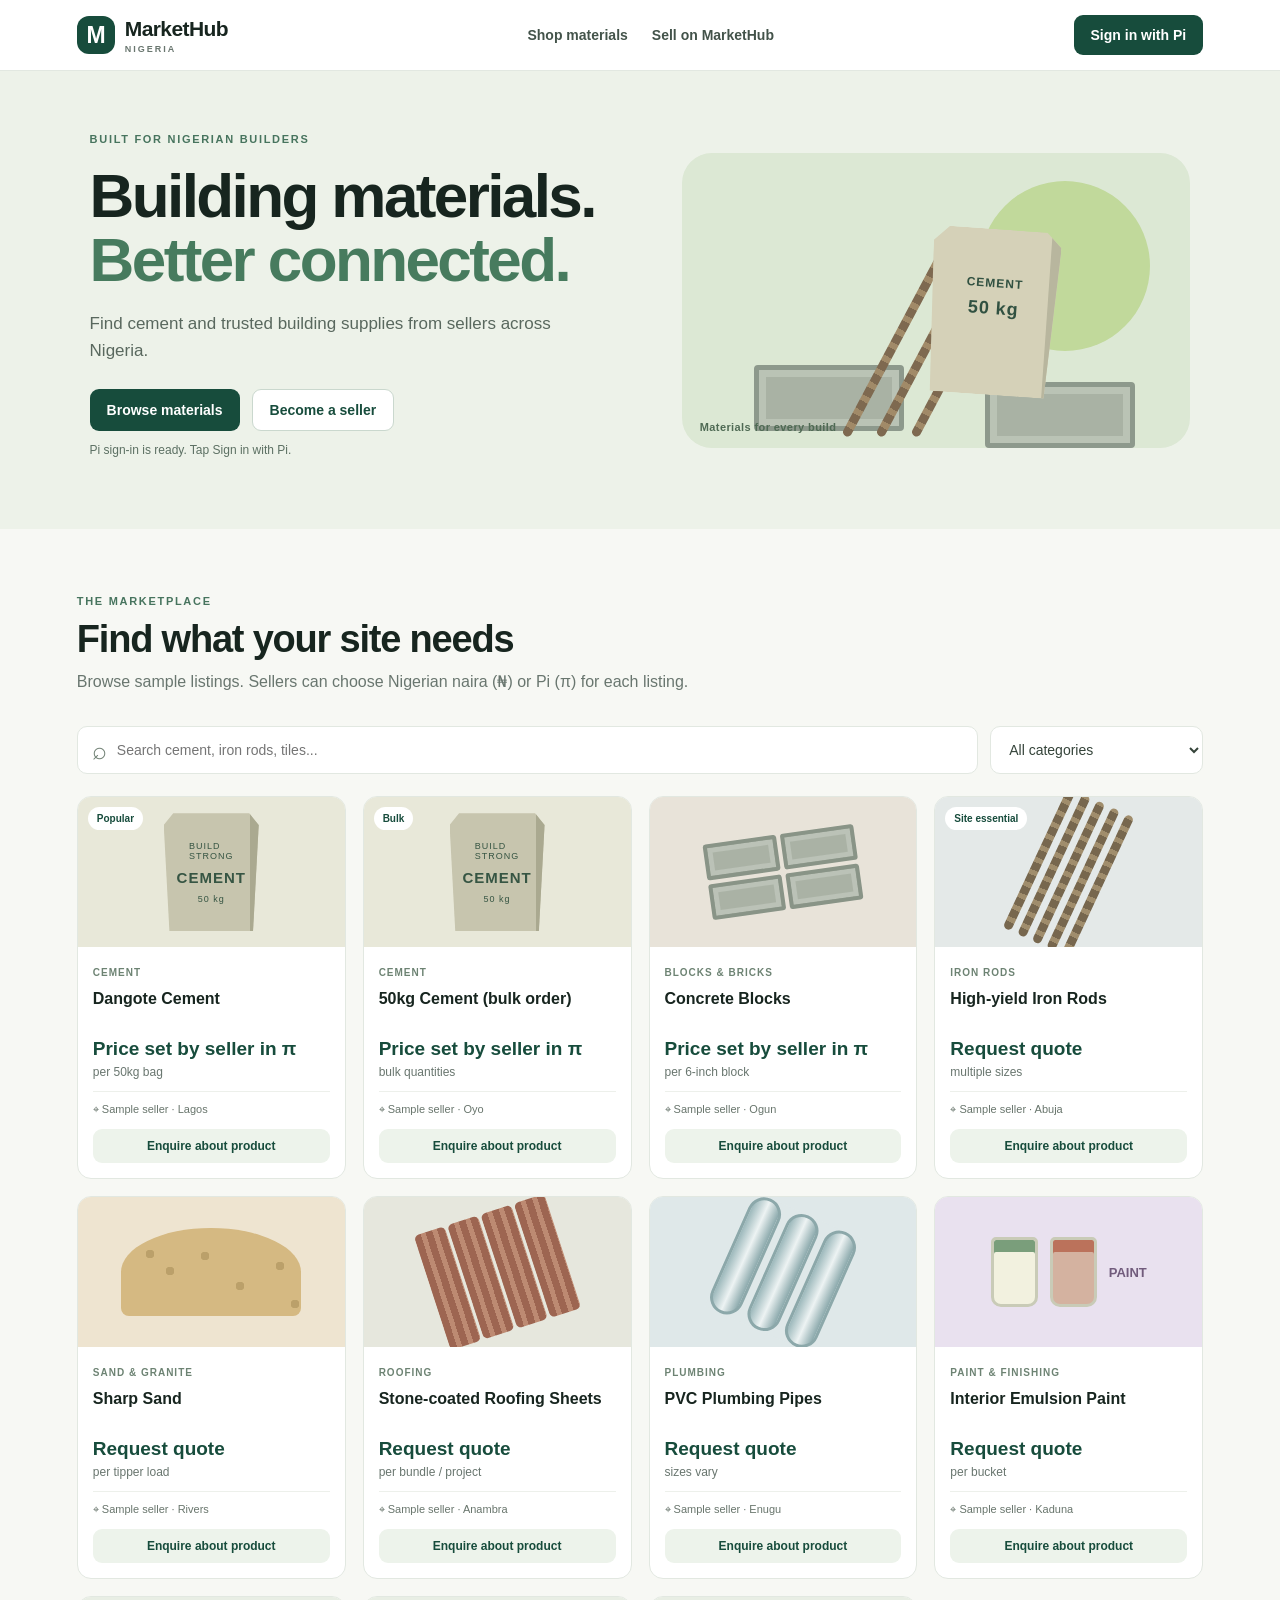
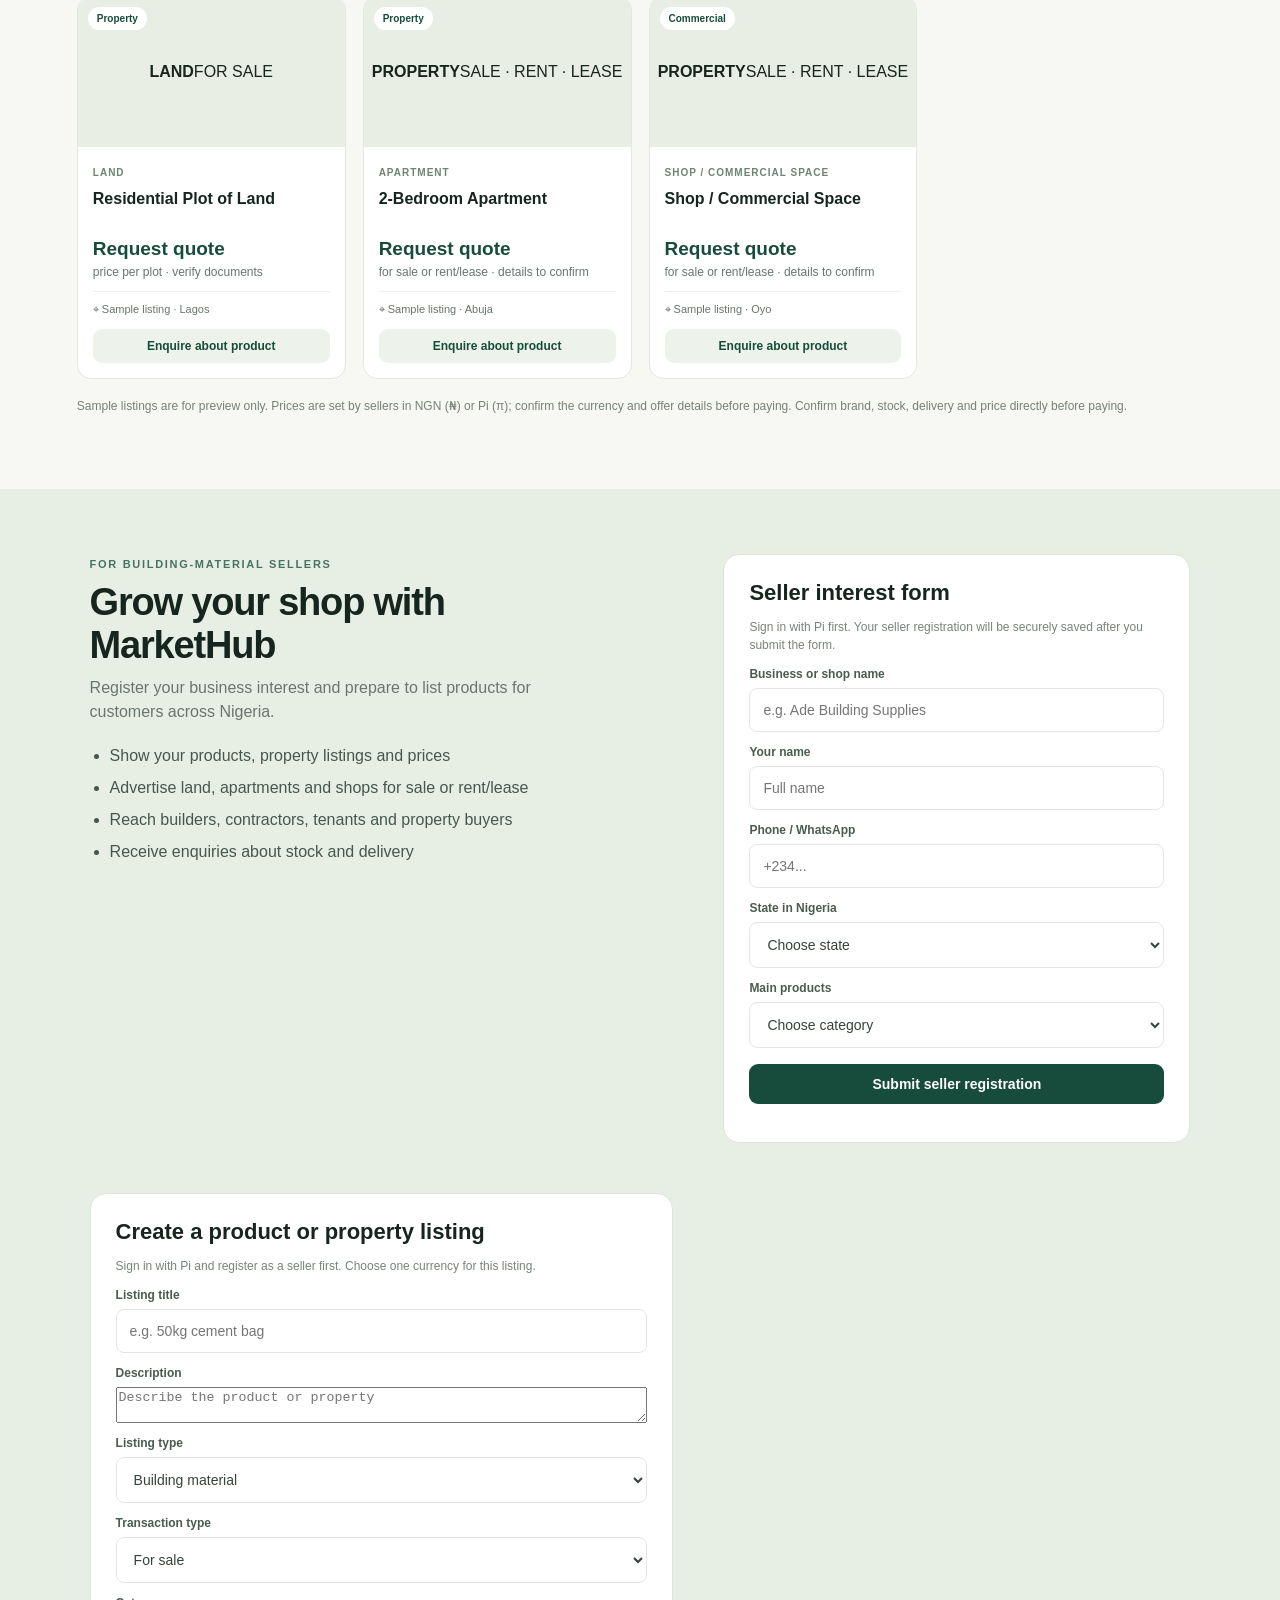
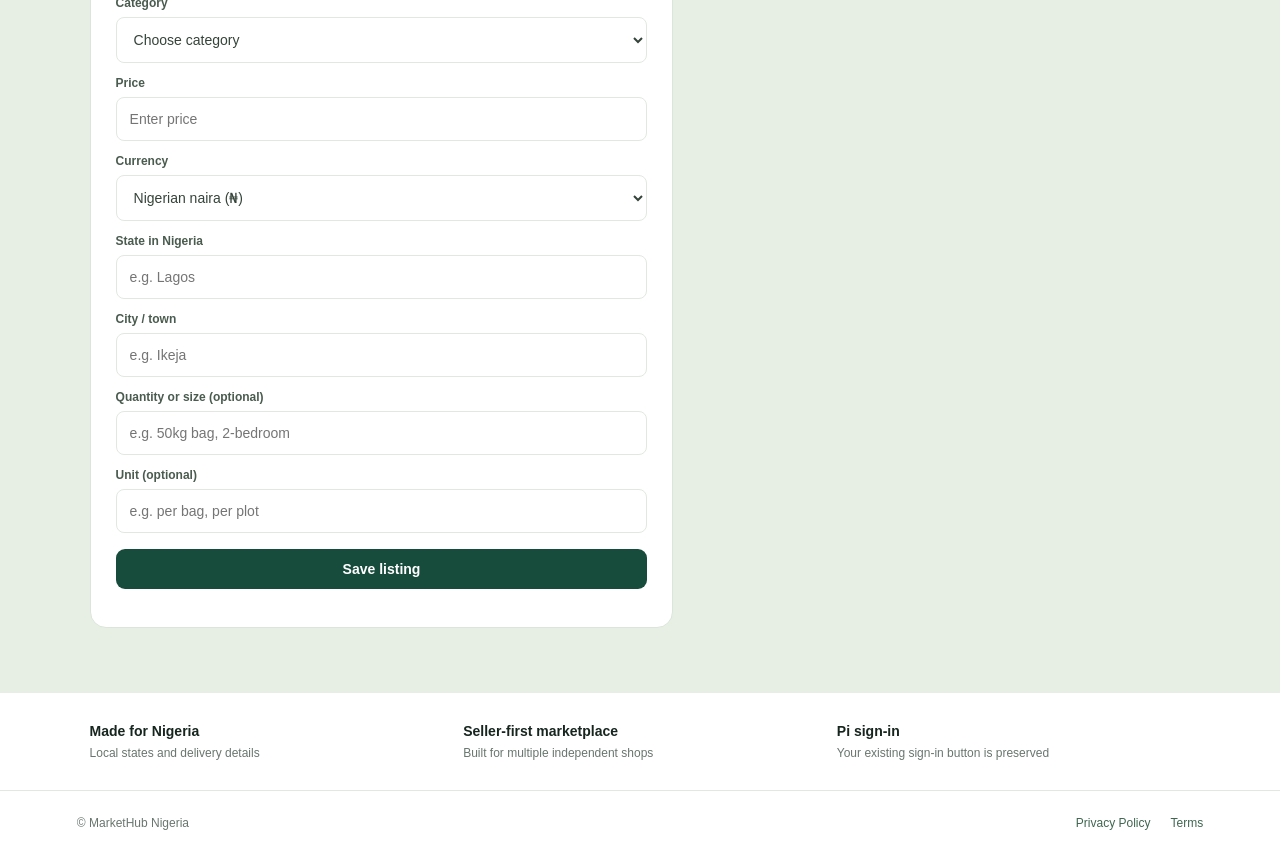
==== index.html @ 6393e834 "Add NGN and Pi currency choice to listing form" ====
<!doctype html>
<html lang="en">
<head>
  <meta charset="utf-8">
  <meta name="viewport" content="width=device-width,initial-scale=1">
  <meta name="theme-color" content="#174c3c">
  <title>MarketHub Nigeria | Building Materials</title>
  <link rel="stylesheet" href="styles.css">
  <script src="https://sdk.minepi.com/pi-sdk.js"></script>
</head>
<body>
  <header class="site-header">
    <a class="brand" href="#" aria-label="MarketHub home"><span class="brand-mark">M</span><span>MarketHub <small>NIGERIA</small></span></a>
    <nav><a href="#marketplace">Shop materials</a><a href="#sell">Sell on MarketHub</a></nav>
    <button id="loginBtn" class="login-btn">Sign in with Pi</button>
  </header>
  <main>
    <section class="hero">
      <div class="hero-copy">
        <span class="eyebrow">BUILT FOR NIGERIAN BUILDERS</span>
        <h1>Building materials.<br><em>Better connected.</em></h1>
        <p>Find cement and trusted building supplies from sellers across Nigeria.</p>
        <div class="hero-actions"><a class="primary-btn" href="#marketplace">Browse materials</a><a class="secondary-btn" href="#sell">Become a seller</a></div>
        <p id="status" class="status" aria-live="polite">Pi sign-in is ready. Tap Sign in with Pi.</p>
      </div>
      <div class="hero-art" aria-label="Illustration of building materials">
        <div class="sun"></div><div class="material-stack"><div class="cement-bag">CEMENT <b>50 kg</b></div><div class="block block-one"></div><div class="block block-two"></div><div class="rod rod-one"></div><div class="rod rod-two"></div><div class="rod rod-three"></div></div>
        <div class="art-label">Materials for every build</div>
      </div>
    </section>
    <section id="marketplace" class="section">
      <div class="section-heading"><div><span class="eyebrow">THE MARKETPLACE</span><h2>Find what your site needs</h2><p>Browse sample listings. Sellers can choose Nigerian naira (₦) or Pi (π) for each listing.</p></div></div>
      <div class="search-row"><label class="search-box"><span>⌕</span><input id="searchInput" type="search" placeholder="Search cement, iron rods, tiles..." aria-label="Search products"></label><select id="categoryFilter" aria-label="Filter by category"><option value="all">All categories</option><option>Cement</option><option>Blocks & Bricks</option><option>Iron Rods</option><option>Sand & Granite</option><option>Roofing</option><option>Plumbing</option><option>Electrical</option><option>Paint & Finishing</option><option>Land</option><option>Apartment</option><option>Shop / Commercial Space</option></select></div>
      <div id="productGrid" class="product-grid" aria-live="polite"></div>
      <p id="emptyState" class="empty-state" hidden>No matching products. Try another search or category.</p>
      <p class="demo-note">Sample listings are for preview only. Prices are set by sellers in NGN (₦) or Pi (π); confirm the currency and offer details before paying. Confirm brand, stock, delivery and price directly before paying.</p>
    </section>
    <section id="sell" class="seller-section">
      <div class="seller-copy"><span class="eyebrow">FOR BUILDING-MATERIAL SELLERS</span><h2>Grow your shop with MarketHub</h2><p>Register your business interest and prepare to list products for customers across Nigeria.</p><ul><li>Show your products, property listings and prices</li><li>Advertise land, apartments and shops for sale or rent/lease</li><li>Reach builders, contractors, tenants and property buyers</li><li>Receive enquiries about stock and delivery</li></ul></div>
      <form id="sellerForm" class="seller-form">
        <h3>Seller interest form</h3>
        <p class="form-note">Sign in with Pi first. Your seller registration will be securely saved after you submit the form.</p>
        <label>Business or shop name<input name="shop" required placeholder="e.g. Ade Building Supplies"></label>
        <label>Your name<input name="sellerName" required placeholder="Full name"></label>
        <label>Phone / WhatsApp<input name="phone" required type="tel" placeholder="+234..."></label>
        <label>State in Nigeria<select name="state" required><option value="">Choose state</option><option>Abia</option><option>Abuja (FCT)</option><option>Adamawa</option><option>Akwa Ibom</option><option>Anambra</option><option>Bauchi</option><option>Bayelsa</option><option>Benue</option><option>Borno</option><option>Cross River</option><option>Delta</option><option>Ebonyi</option><option>Edo</option><option>Ekiti</option><option>Enugu</option><option>Gombe</option><option>Imo</option><option>Jigawa</option><option>Kaduna</option><option>Kano</option><option>Katsina</option><option>Kebbi</option><option>Kogi</option><option>Kwara</option><option>Lagos</option><option>Nasarawa</option><option>Niger</option><option>Ogun</option><option>Ondo</option><option>Osun</option><option>Oyo</option><option>Plateau</option><option>Rivers</option><option>Sokoto</option><option>Taraba</option><option>Yobe</option><option>Zamfara</option></select></label>
        <label>Main products<select name="products" required><option value="">Choose category</option><option>Cement</option><option>Blocks & Bricks</option><option>Iron Rods</option><option>Sand & Granite</option><option>Roofing</option><option>Plumbing</option><option>Electrical</option><option>Paint & Finishing</option><option>Land for sale</option><option>Land for rent/lease</option><option>Apartment for sale</option><option>Apartment for rent/lease</option><option>Shop / commercial space for sale</option><option>Shop / commercial space for rent/lease</option><option>Multiple categories</option></select></label>
        <button type="submit" class="primary-btn form-submit">Submit seller registration</button><p id="sellerMessage" class="form-message" aria-live="polite"></p>
      </form>
      <form id="listingForm" class="seller-form">
        <h3>Create a product or property listing</h3>
        <p class="form-note">Sign in with Pi and register as a seller first. Choose one currency for this listing.</p>
        <label>Listing title<input name="title" required maxlength="120" placeholder="e.g. 50kg cement bag"></label>
        <label>Description<textarea name="description" required maxlength="2000" placeholder="Describe the product or property"></textarea></label>
        <label>Listing type<select name="listing_type" required><option value="product">Building material</option><option value="property">Property</option></select></label>
        <label>Transaction type<select name="transaction_type" required><option value="sale">For sale</option><option value="rent">For rent</option><option value="lease">For lease</option></select></label>
        <label>Category<select name="category" required><option value="">Choose category</option><option>Cement</option><option>Blocks & Bricks</option><option>Iron Rods</option><option>Sand & Granite</option><option>Roofing</option><option>Plumbing</option><option>Electrical</option><option>Paint & Finishing</option><option>Land</option><option>Apartment</option><option>Shop / Commercial Space</option><option>Other</option></select></label>
        <label>Price<input name="price" required type="number" min="0.01" step="0.01" placeholder="Enter price"></label>
        <label>Currency<select name="currency" required><option value="NGN">Nigerian naira (₦)</option><option value="PI">Pi (π)</option></select></label>
        <label>State in Nigeria<input name="state" required placeholder="e.g. Lagos"></label>
        <label>City / town<input name="city" required placeholder="e.g. Ikeja"></label>
        <label>Quantity or size (optional)<input name="quantity" maxlength="80" placeholder="e.g. 50kg bag, 2-bedroom"></label>
        <label>Unit (optional)<input name="unit" maxlength="40" placeholder="e.g. per bag, per plot"></label>
        <button type="submit" class="primary-btn form-submit">Save listing</button><p id="listingMessage" class="form-message" aria-live="polite"></p>
      </form>
    </section>
    <section class="trust-strip"><div><b>Made for Nigeria</b><span>Local states and delivery details</span></div><div><b>Seller-first marketplace</b><span>Built for multiple independent shops</span></div><div><b>Pi sign-in</b><span>Your existing sign-in button is preserved</span></div></section>
  </main>
  <footer><span>© MarketHub Nigeria</span><div><a href="privacy.html">Privacy Policy</a><a href="terms.html">Terms</a></div></footer>
  <script src="app.js"></script>
</body>
</html>
---- styles.css ----
:root{--green:#174c3c;--green-dark:#103a2d;--lime:#d6ed9d;--ink:#17251f;--muted:#69766f;--paper:#f7f8f4;--line:#e2e8e1}*{box-sizing:border-box}html{scroll-behavior:smooth}body{margin:0;font-family:Arial,Helvetica,sans-serif;background:var(--paper);color:var(--ink)}a{color:inherit;text-decoration:none}.site-header{display:flex;align-items:center;justify-content:space-between;gap:22px;padding:15px 6%;background:#fff;border-bottom:1px solid var(--line);position:sticky;top:0;z-index:10}.brand{display:flex;align-items:center;gap:10px;font-size:21px;font-weight:800;letter-spacing:-.6px}.brand small{display:block;font-size:9px;letter-spacing:2px;color:var(--muted);margin-top:3px}.brand-mark{display:grid;place-items:center;background:var(--green);color:white;width:38px;height:38px;border-radius:12px;font-size:23px}.site-header nav{display:flex;gap:24px;font-size:14px;font-weight:700;color:#43534a}.site-header nav a:hover,footer a:hover{color:#2b795b}button,.primary-btn,.secondary-btn{border:0;border-radius:9px;padding:12px 17px;font-weight:700;cursor:pointer;font-size:14px;display:inline-flex;align-items:center;justify-content:center}.login-btn,.primary-btn{background:var(--green);color:white}.login-btn:hover,.primary-btn:hover{background:var(--green-dark)}.secondary-btn{background:#fff;color:var(--green);border:1px solid #cad8ce}.hero{padding:58px 7%;display:grid;grid-template-columns:1.05fr .95fr;gap:30px;align-items:center;background:#edf2e9;min-height:430px;overflow:hidden}.hero-copy{max-width:590px}.eyebrow{font-size:11px;font-weight:800;letter-spacing:1.7px;color:#47745e}.hero h1{font-size:clamp(38px,5vw,62px);letter-spacing:-2.6px;line-height:1.04;margin:17px 0}.hero h1 em{font-style:normal;color:#477b5e}.hero-copy>p:not(.status){font-size:17px;line-height:1.6;color:#59685e;max-width:490px}.hero-actions{display:flex;gap:12px;flex-wrap:wrap;margin:25px 0 12px}.status{font-size:12px;color:#5c7063;min-height:16px}.hero-art{position:relative;min-height:295px;background:#dce8d4;border-radius:30px;overflow:hidden;display:flex;align-items:flex-end;justify-content:center}.sun{position:absolute;width:170px;height:170px;border-radius:50%;background:#c1d99b;top:28px;right:40px}.material-stack{position:relative;width:85%;height:225px}.cement-bag{position:absolute;z-index:2;right:22%;top:6px;width:128px;height:166px;background:#d5d1b8;transform:rotate(4deg);clip-path:polygon(12% 0,88% 0,100% 9%,94% 100%,5% 100%,0 9%);box-shadow:inset -10px 0 #b8b69e;color:#315141;text-align:center;padding-top:47px;font-size:12px;font-weight:800;letter-spacing:1px}.cement-bag b{display:block;font-size:18px;margin-top:8px}.block{position:absolute;width:150px;height:66px;background:#a9b2a4;border:5px solid #8d998c;border-radius:4px;bottom:17px;box-shadow:inset 0 0 0 7px #bac3b5}.block-one{left:8%}.block-two{right:4%;bottom:0}.rod{position:absolute;width:9px;height:205px;background:repeating-linear-gradient(0deg,#7e6950 0 9px,#a18a68 9px 15px);border-radius:6px;bottom:0;transform:rotate(28deg);left:39%}.rod-two{left:47%;transform:rotate(28deg)}.rod-three{left:55%;transform:rotate(28deg)}.art-label{position:absolute;bottom:15px;left:18px;font-size:11px;font-weight:800;color:#4f6a54;letter-spacing:.4px}.section{padding:62px 6%}.section-heading{display:flex;justify-content:space-between;align-items:end;margin-bottom:24px}.section h2,.seller-copy h2{font-size:clamp(27px,3vw,38px);letter-spacing:-1.2px;margin:9px 0}.section-heading p,.seller-copy>p{color:var(--muted);line-height:1.5;margin:8px 0}.search-row{display:flex;gap:12px;margin:22px 0}.search-box{display:flex;align-items:center;gap:10px;background:white;border:1px solid var(--line);border-radius:10px;padding:0 14px;flex:1;min-width:0}.search-box span{font-size:25px;color:#708074}.search-box input{width:100%;padding:14px 0;border:0;outline:0;font-size:14px;background:transparent}.search-row select,.seller-form select{background:white;border:1px solid var(--line);border-radius:10px;padding:0 14px;min-height:48px;color:#35443a;font-size:14px;max-width:100%}.product-grid{display:grid;grid-template-columns:repeat(4,minmax(0,1fr));gap:17px}.product-card{background:white;border:1px solid var(--line);border-radius:14px;overflow:hidden;min-width:0;transition:transform .15s,box-shadow .15s}.product-card:hover{transform:translateY(-3px);box-shadow:0 9px 25px #163a2410}.product-art{height:150px;position:relative;overflow:hidden;display:flex;align-items:center;justify-content:center;background:#e8eee4}.product-tag{position:absolute;top:10px;left:10px;background:#fff;border-radius:20px;padding:6px 9px;font-size:10px;font-weight:800;color:var(--green)}.art-cement{background:#e8e8d9}.art-blocks{background:#e8e3d9}.art-rods{background:#e4e9e8}.art-sand{background:#eee4d0}.art-roof{background:#e6e7dd}.art-pipes{background:#dfe8e9}.art-paint{background:#e9e1ef}.art-cement .art-cement{width:95px;height:118px;background:#c7c5ae;clip-path:polygon(10% 0,90% 0,100% 10%,94% 100%,6% 100%,0 10%);box-shadow:inset -9px 0 #aaa990;display:flex;flex-direction:column;justify-content:center;align-items:center;color:#365543;font-size:9px;letter-spacing:1px}.art-cement .art-cement b{font-size:15px;margin:8px 0}.art-cement .art-cement small{font-size:9px}.art-blocks .art-blocks{display:grid;grid-template-columns:repeat(2,74px);gap:4px;transform:rotate(-8deg)}.art-blocks i{height:36px;background:#aab2a5;border:4px solid #899487;border-radius:3px;box-shadow:inset 0 0 0 5px #bbc2b7}.art-rods .art-rods{display:flex;gap:7px;transform:rotate(25deg)}.art-rods i{height:155px;width:9px;border-radius:5px;background:repeating-linear-gradient(0deg,#77674e 0 8px,#a08d6c 8px 13px)}.art-sand .art-sand{width:180px;height:88px;position:relative;border-radius:50% 50% 8px 8px;background:#d5b982;overflow:hidden}.art-sand i{position:absolute;width:8px;height:8px;border-radius:50%;background:#bba06a;top:22px;left:25px;box-shadow:20px 17px #bba06a,55px 2px #bba06a,90px 32px #bba06a,130px 12px #bba06a,145px 50px #bba06a}.art-roof .art-roof{display:flex;gap:3px;transform:rotate(-18deg)}.art-roof i{width:32px;height:120px;background:repeating-linear-gradient(90deg,#9d6551 0 7px,#bd8a72 7px 12px);border-radius:5px}.art-pipes .art-pipes{display:flex;gap:7px;transform:rotate(24deg)}.art-pipes i{width:34px;height:125px;border-radius:20px;background:linear-gradient(90deg,#9cb8bb,#edf3f3,#8aa8ab);border:3px solid #8ca8aa}.art-paint .art-paint{display:flex;gap:12px;align-items:center}.art-paint i{width:47px;height:70px;background:#f2f1df;border:3px solid #c9cbb7;border-radius:5px 5px 10px 10px;box-shadow:inset 0 12px #7a9e7b}.art-paint i+ i{background:#d4b2a0;box-shadow:inset 0 12px #bb725b}.art-paint b{font-size:13px;color:#715b7c}.product-info{padding:15px}.product-category{font-size:10px;text-transform:uppercase;letter-spacing:1px;font-weight:800;color:#6d8373}.product-info h3{font-size:16px;line-height:1.35;margin:8px 0;min-height:42px}.product-price{font-size:19px;font-weight:800;color:var(--green)}.product-unit{font-size:12px;color:var(--muted);margin:5px 0 12px}.product-seller{font-size:11px;color:#68756c;border-top:1px solid #edf0eb;padding-top:11px}.enquire-btn{margin-top:13px;width:100%;background:#edf3eb;color:var(--green);padding:10px;font-size:12px}.enquire-btn:hover{background:#dfeadd}.demo-note,.empty-state{font-size:12px;color:#778177;margin-top:18px;line-height:1.5}.seller-section{padding:65px 7%;background:#e7efe5;display:grid;grid-template-columns:1fr .8fr;gap:50px;align-items:start}.seller-copy{max-width:490px}.seller-copy ul{padding-left:20px;color:#45584a;line-height:2}.seller-form{background:#fff;padding:25px;border:1px solid #dbe5d9;border-radius:16px;display:grid;gap:13px}.seller-form h3{font-size:22px;margin:0}.form-note{font-size:12px;color:#78847b;line-height:1.45;margin:0}.seller-form label{display:grid;gap:7px;font-size:12px;font-weight:700;color:#4a5b4f}.seller-form input,.seller-form select{width:100%;padding:13px;border:1px solid var(--line);border-radius:8px;font-size:14px;min-height:44px}.form-submit{width:100%;margin-top:3px}.form-message{font-size:12px;color:#526f58;line-height:1.5;margin:0}.trust-strip{display:grid;grid-template-columns:repeat(3,1fr);gap:20px;padding:30px 7%;background:white}.trust-strip div{display:grid;gap:7px}.trust-strip b{font-size:14px}.trust-strip span{font-size:12px;color:var(--muted)}footer{padding:25px 6%;display:flex;justify-content:space-between;gap:15px;background:#fff;border-top:1px solid var(--line);font-size:12px;color:#69766f}footer div{display:flex;gap:20px}footer a{color:#3f6650}@media(max-width:900px){.product-grid{grid-template-columns:repeat(2,minmax(0,1fr))}.hero{padding:45px 6%;grid-template-columns:1fr .8fr}.hero-art{min-height:250px}.seller-section{gap:25px;padding:48px 6%}}@media(max-width:650px){.site-header{padding:12px 4%;gap:10px}.site-header nav{display:none}.brand{font-size:18px}.brand-mark{width:34px;height:34px}.login-btn{padding:10px;font-size:12px}.hero{grid-template-columns:1fr;padding:42px 6%}.hero h1{font-size:43px}.hero-art{min-height:230px}.section{padding:45px 4%}.search-row{flex-direction:column}.search-row select{height:46px;width:100%}.product-grid{gap:10px}.product-art{height:125px}.product-info{padding:11px}.product-info h3{font-size:14px}.product-price{font-size:17px}.seller-section{grid-template-columns:1fr;padding:45px 5%}.trust-strip{grid-template-columns:1fr;gap:18px;padding:25px 6%}footer{padding:22px 5%;flex-direction:column}footer div{gap:15px}}
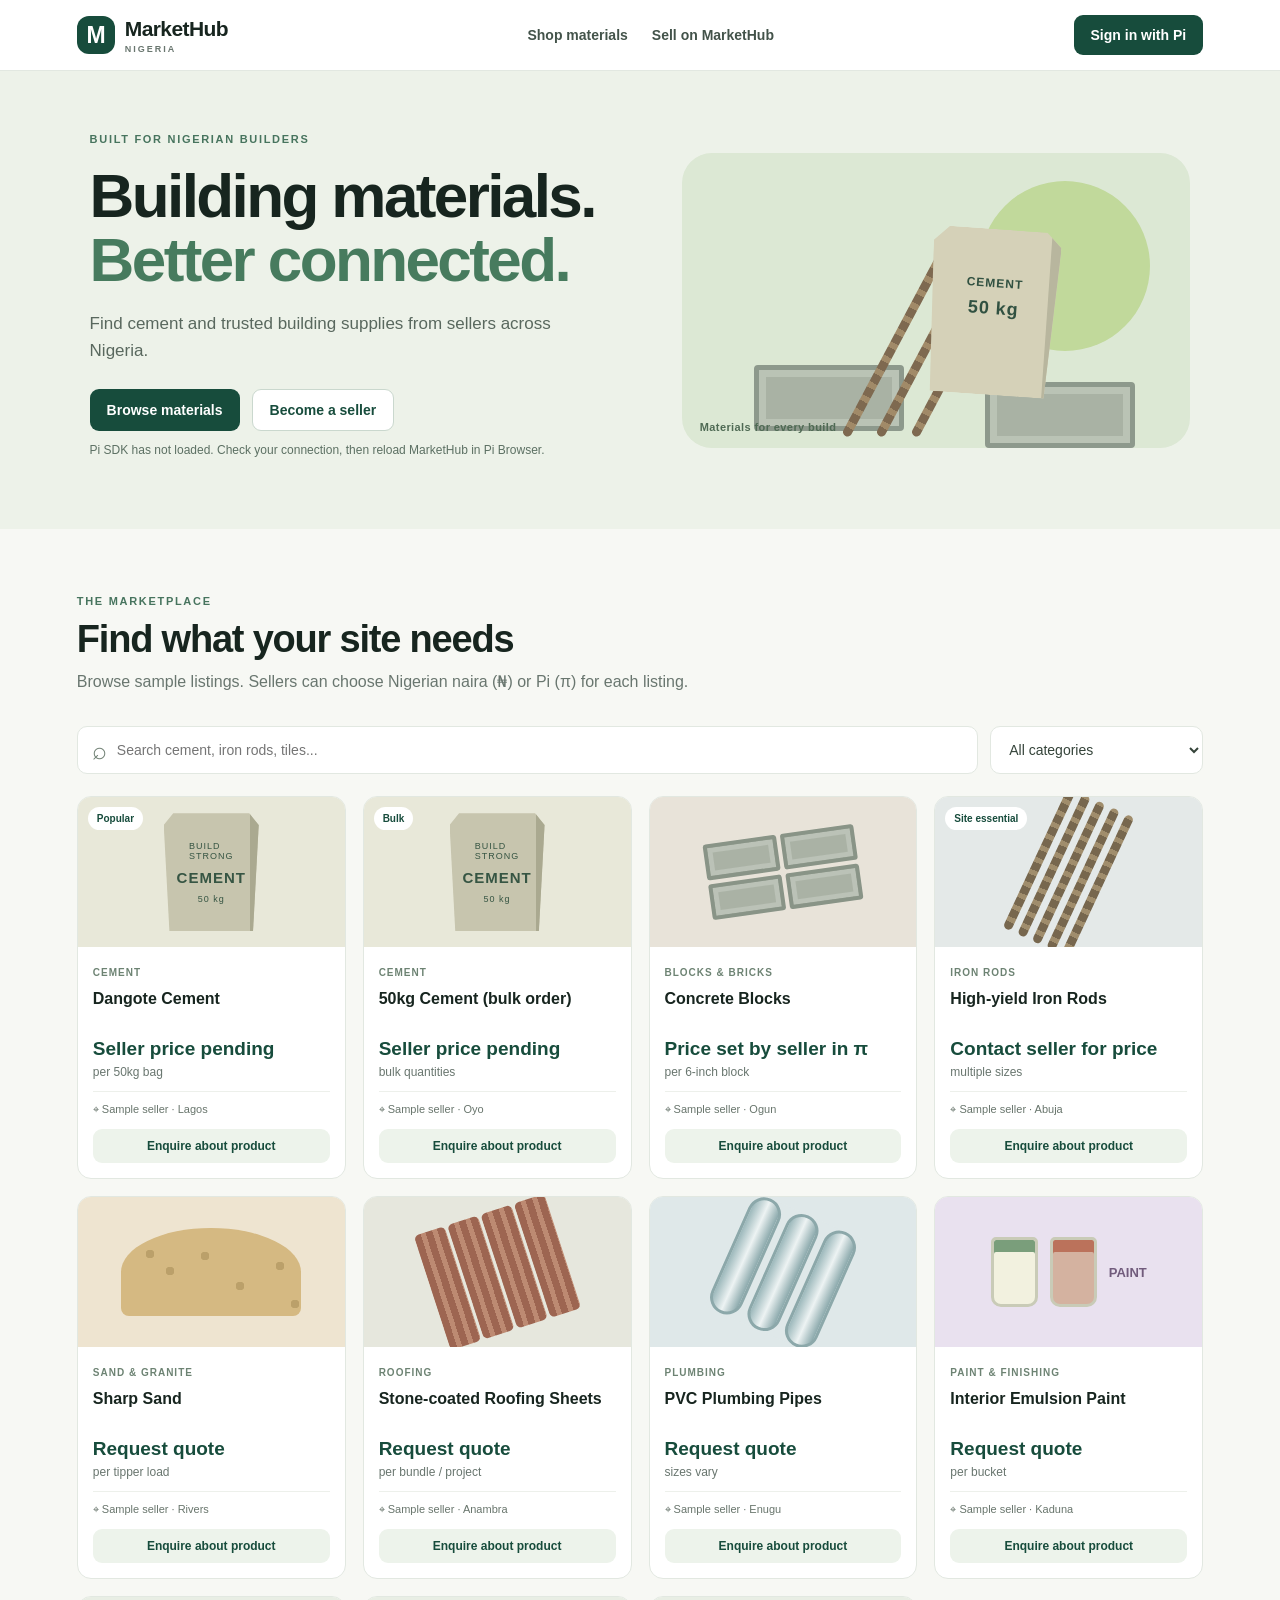
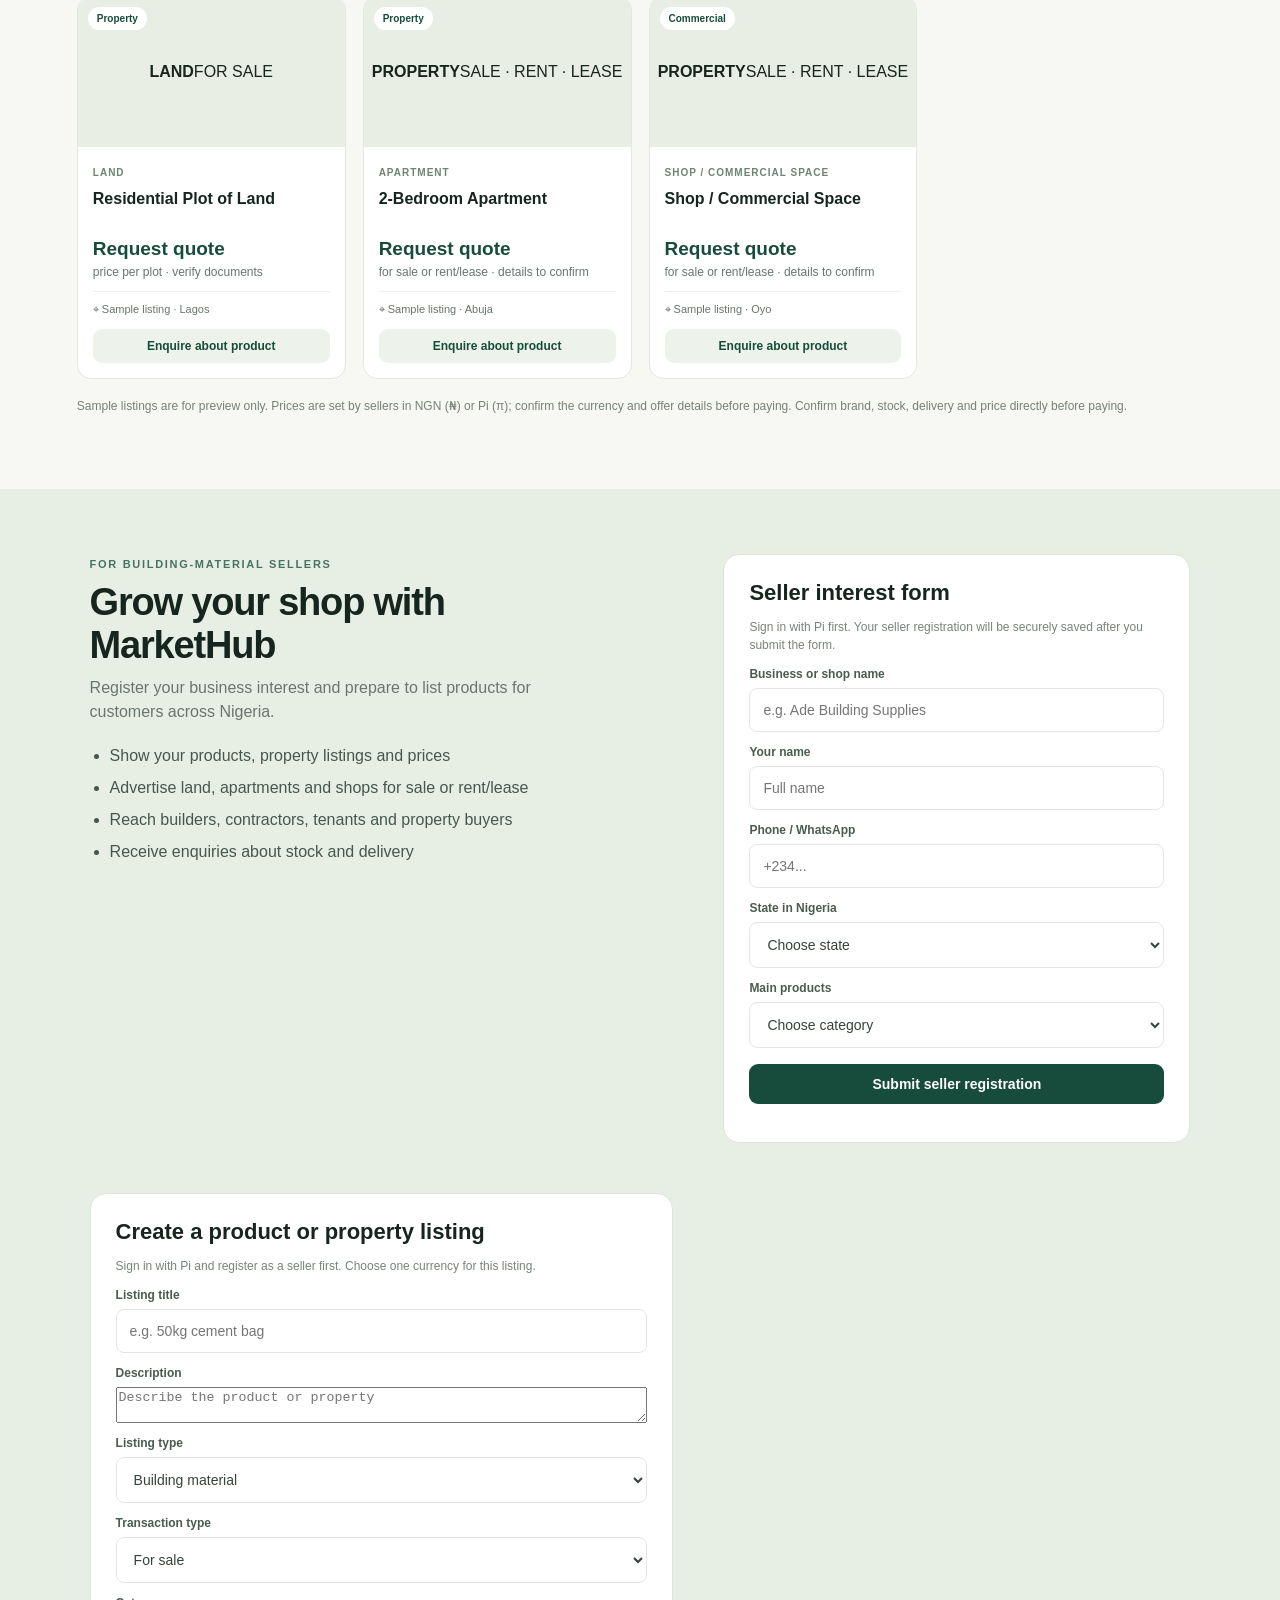
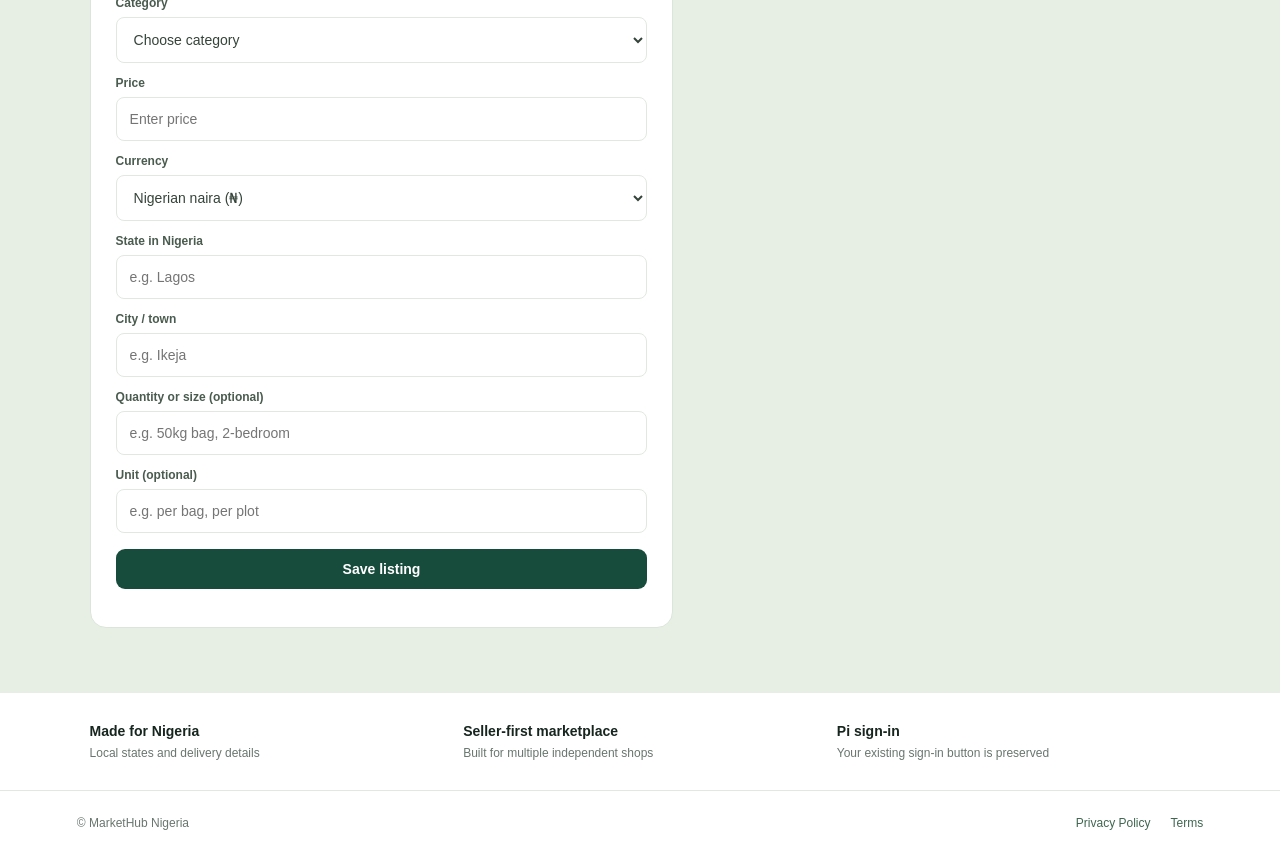
==== commit 6a6dd47f: "Bust cached app.js so Pi sign-in fix loads" ====
--- a/index.html
+++ b/index.html
@@ -67,6 +67,6 @@
     <section class="trust-strip"><div><b>Made for Nigeria</b><span>Local states and delivery details</span></div><div><b>Seller-first marketplace</b><span>Built for multiple independent shops</span></div><div><b>Pi sign-in</b><span>Your existing sign-in button is preserved</span></div></section>
   </main>
   <footer><span>© MarketHub Nigeria</span><div><a href="privacy.html">Privacy Policy</a><a href="terms.html">Terms</a></div></footer>
-  <script src="app.js"></script>
+  <script src="app.js?v=991b4c4"></script>
 </body>
 </html>
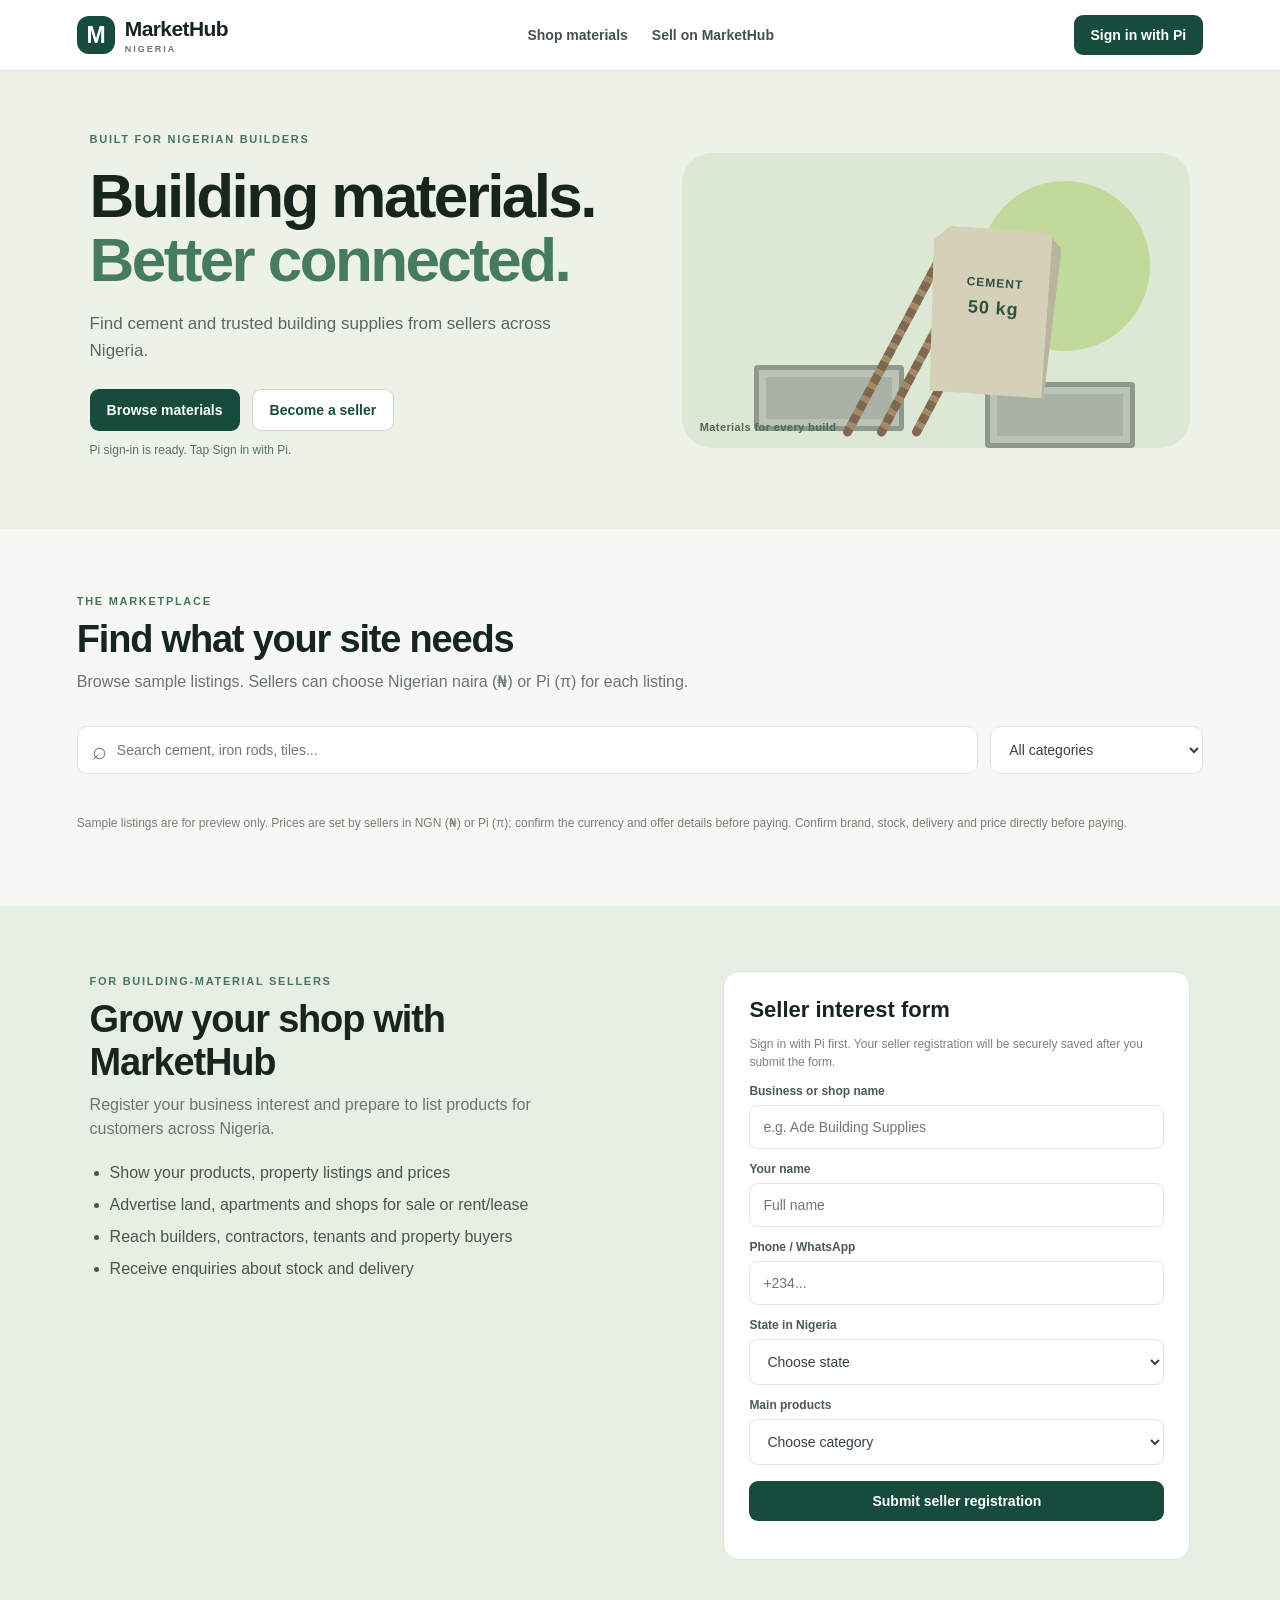
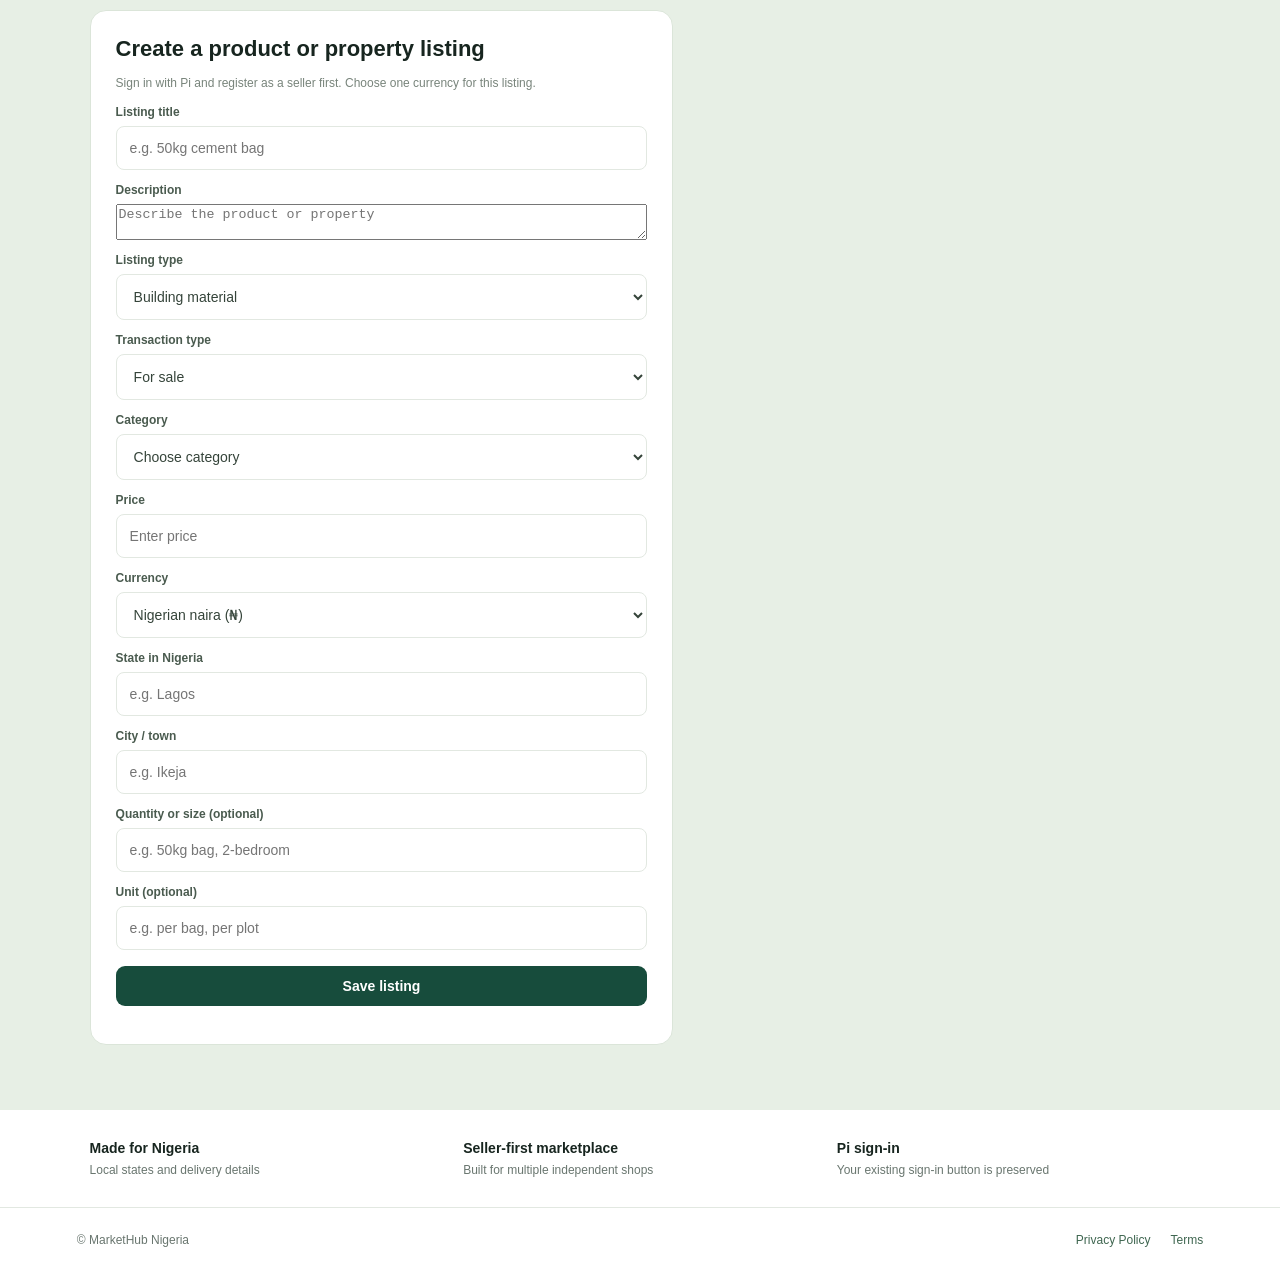
==== commit bd3315c6: "Remove Pi SDK script and use restored OAuth sign-in" ====
--- a/index.html
+++ b/index.html
@@ -6,13 +6,12 @@
   <meta name="theme-color" content="#174c3c">
   <title>MarketHub Nigeria | Building Materials</title>
   <link rel="stylesheet" href="styles.css">
-  <script src="https://sdk.minepi.com/pi-sdk.js"></script>
 </head>
 <body>
   <header class="site-header">
     <a class="brand" href="#" aria-label="MarketHub home"><span class="brand-mark">M</span><span>MarketHub <small>NIGERIA</small></span></a>
     <nav><a href="#marketplace">Shop materials</a><a href="#sell">Sell on MarketHub</a></nav>
-    <button id="loginBtn" class="login-btn">Sign in with Pi</button>
+    <button id="loginBtn" class="login-btn" type="button" onclick="var s=document.getElementById('status');if(s)s.textContent='Button tap detected. Starting Pi sign-in…';if(window.marketHubPiLogin){window.marketHubPiLogin(event)}else if(s){s.textContent='Button tap detected, but MarketHub JavaScript has not loaded. Reload this page.'}">Sign in with Pi</button>
   </header>
   <main>
     <section class="hero">
@@ -67,6 +66,6 @@
     <section class="trust-strip"><div><b>Made for Nigeria</b><span>Local states and delivery details</span></div><div><b>Seller-first marketplace</b><span>Built for multiple independent shops</span></div><div><b>Pi sign-in</b><span>Your existing sign-in button is preserved</span></div></section>
   </main>
   <footer><span>© MarketHub Nigeria</span><div><a href="privacy.html">Privacy Policy</a><a href="terms.html">Terms</a></div></footer>
-  <script src="app.js?v=991b4c4"></script>
+  <script src="app.js?v=oauth-restore"></script>
 </body>
 </html>
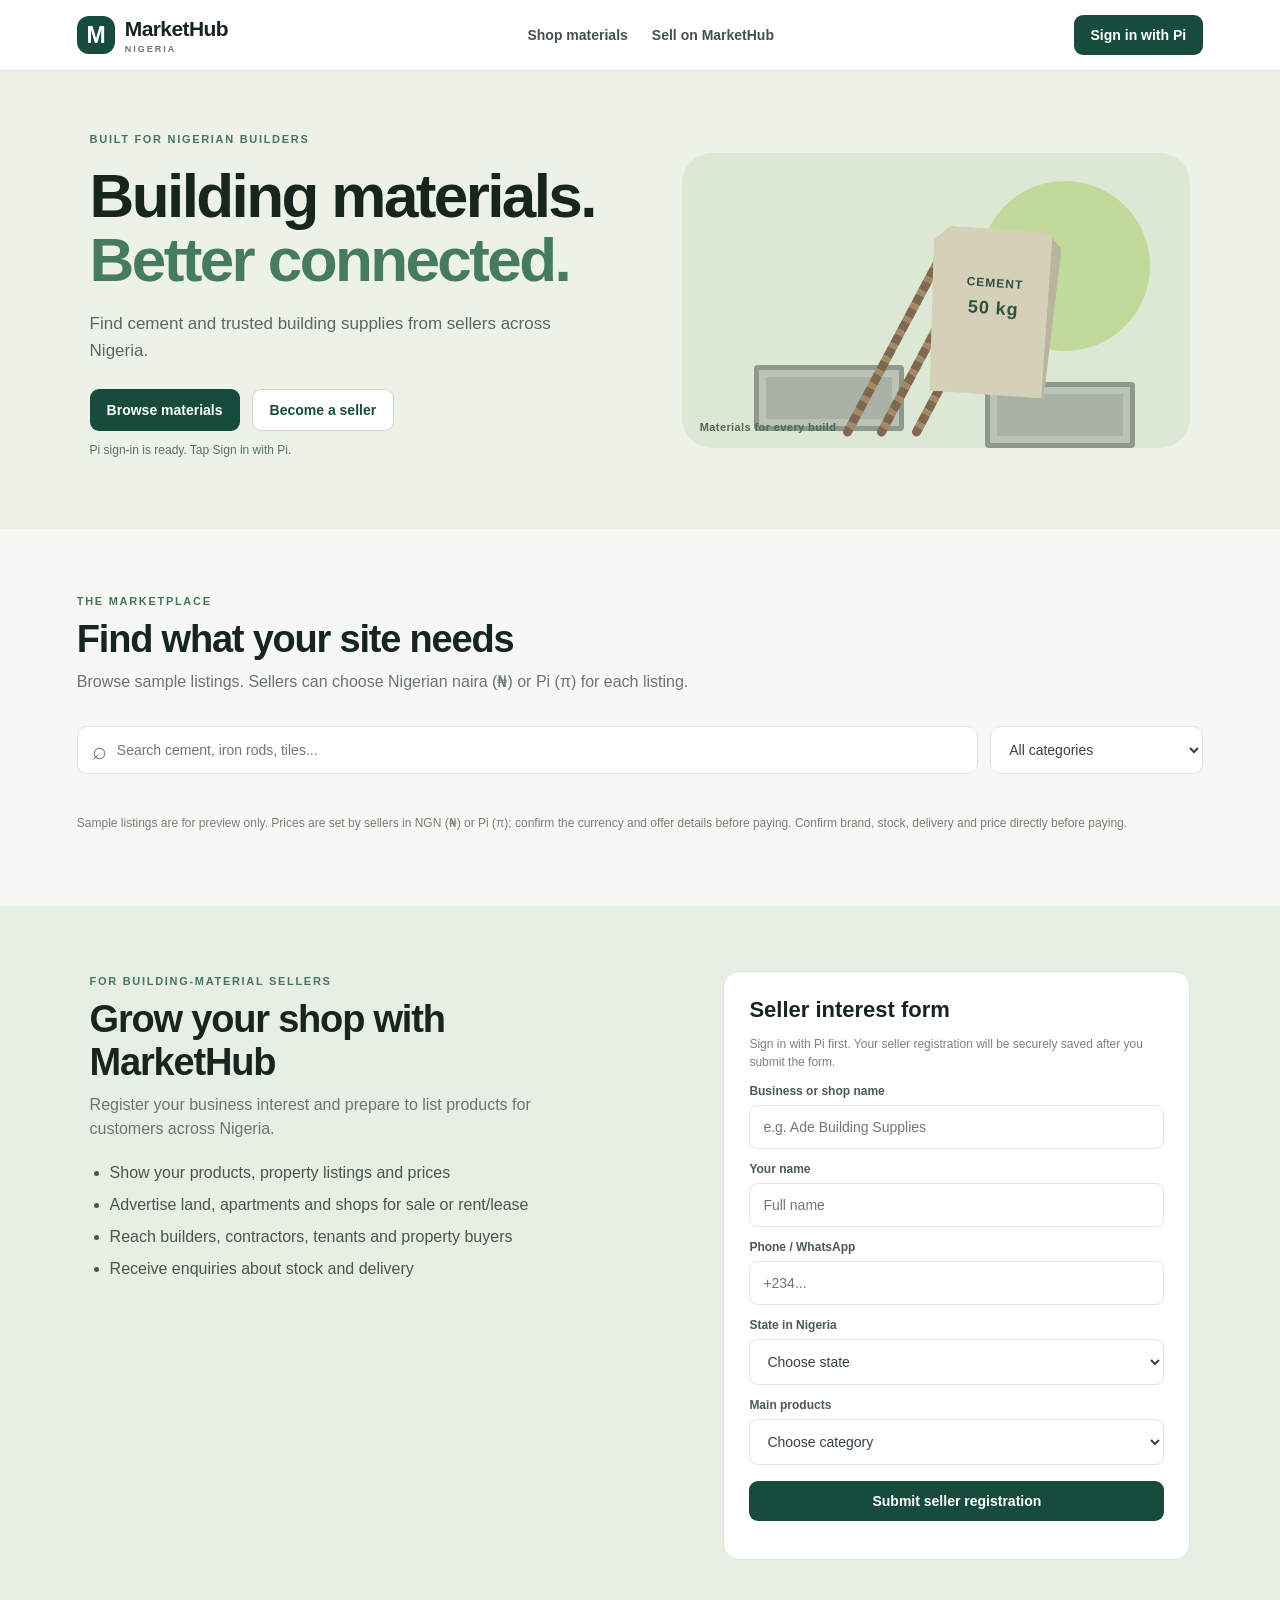
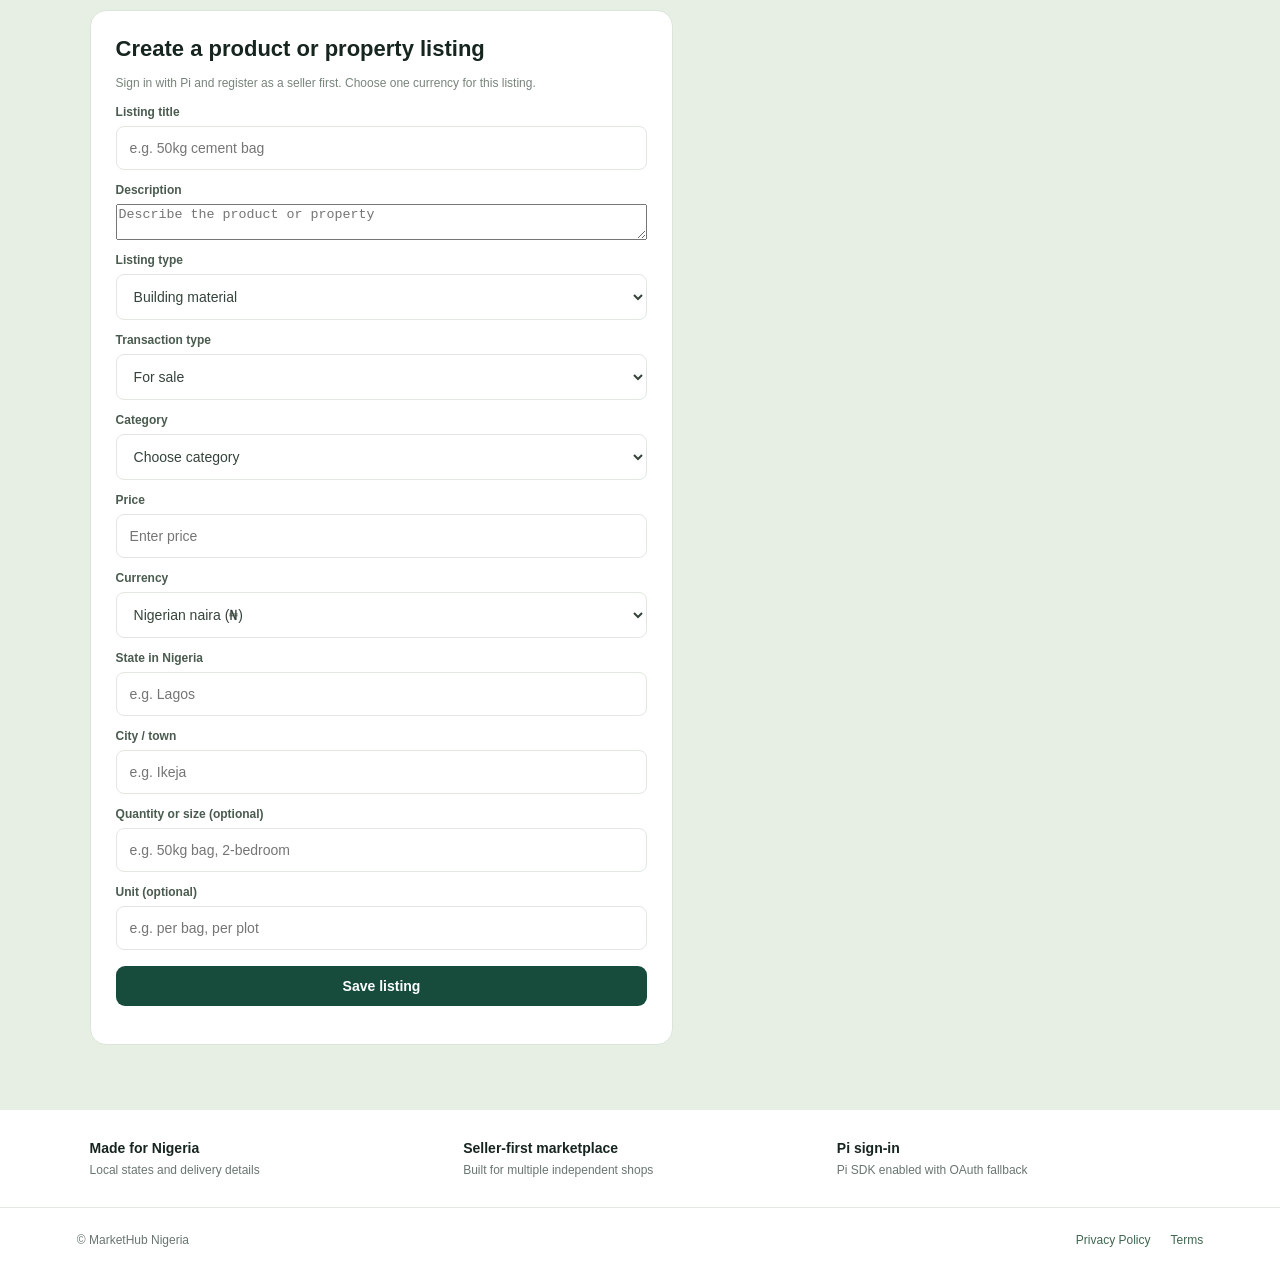
==== commit 81c1f194: "Load and initialize official Pi SDK while preserving MarketHub page" ====
--- a/index.html
+++ b/index.html
@@ -6,12 +6,27 @@
   <meta name="theme-color" content="#174c3c">
   <title>MarketHub Nigeria | Building Materials</title>
   <link rel="stylesheet" href="styles.css">
+  <script src="https://sdk.minepi.com/pi-sdk.js"></script>
+  <script>
+    window.marketHubPiSdkReady = false;
+    window.addEventListener('load', function () {
+      try {
+        if (window.Pi && typeof window.Pi.init === 'function') {
+          Promise.resolve(window.Pi.init({ version: '2.0' }))
+            .then(function () { window.marketHubPiSdkReady = true; })
+            .catch(function (error) { console.warn('Pi SDK init failed; OAuth fallback remains available.', error); });
+        }
+      } catch (error) {
+        console.warn('Pi SDK init failed; OAuth fallback remains available.', error);
+      }
+    });
+  </script>
 </head>
 <body>
   <header class="site-header">
     <a class="brand" href="#" aria-label="MarketHub home"><span class="brand-mark">M</span><span>MarketHub <small>NIGERIA</small></span></a>
     <nav><a href="#marketplace">Shop materials</a><a href="#sell">Sell on MarketHub</a></nav>
-    <button id="loginBtn" class="login-btn" type="button" onclick="var s=document.getElementById('status');if(s)s.textContent='Button tap detected. Starting Pi sign-in…';if(window.marketHubPiLogin){window.marketHubPiLogin(event)}else if(s){s.textContent='Button tap detected, but MarketHub JavaScript has not loaded. Reload this page.'}">Sign in with Pi</button>
+    <button id="loginBtn" class="login-btn" type="button" onclick="if(window.marketHubPiLogin){window.marketHubPiLogin(event)}else{var s=document.getElementById('status');if(s)s.textContent='MarketHub is loading. Please try again.'}">Sign in with Pi</button>
   </header>
   <main>
     <section class="hero">
@@ -63,9 +78,9 @@
         <button type="submit" class="primary-btn form-submit">Save listing</button><p id="listingMessage" class="form-message" aria-live="polite"></p>
       </form>
     </section>
-    <section class="trust-strip"><div><b>Made for Nigeria</b><span>Local states and delivery details</span></div><div><b>Seller-first marketplace</b><span>Built for multiple independent shops</span></div><div><b>Pi sign-in</b><span>Your existing sign-in button is preserved</span></div></section>
+    <section class="trust-strip"><div><b>Made for Nigeria</b><span>Local states and delivery details</span></div><div><b>Seller-first marketplace</b><span>Built for multiple independent shops</span></div><div><b>Pi sign-in</b><span>Pi SDK enabled with OAuth fallback</span></div></section>
   </main>
   <footer><span>© MarketHub Nigeria</span><div><a href="privacy.html">Privacy Policy</a><a href="terms.html">Terms</a></div></footer>
-  <script src="app.js?v=oauth-restore"></script>
+  <script src="app.js?v=pi-sdk-enabled"></script>
 </body>
 </html>
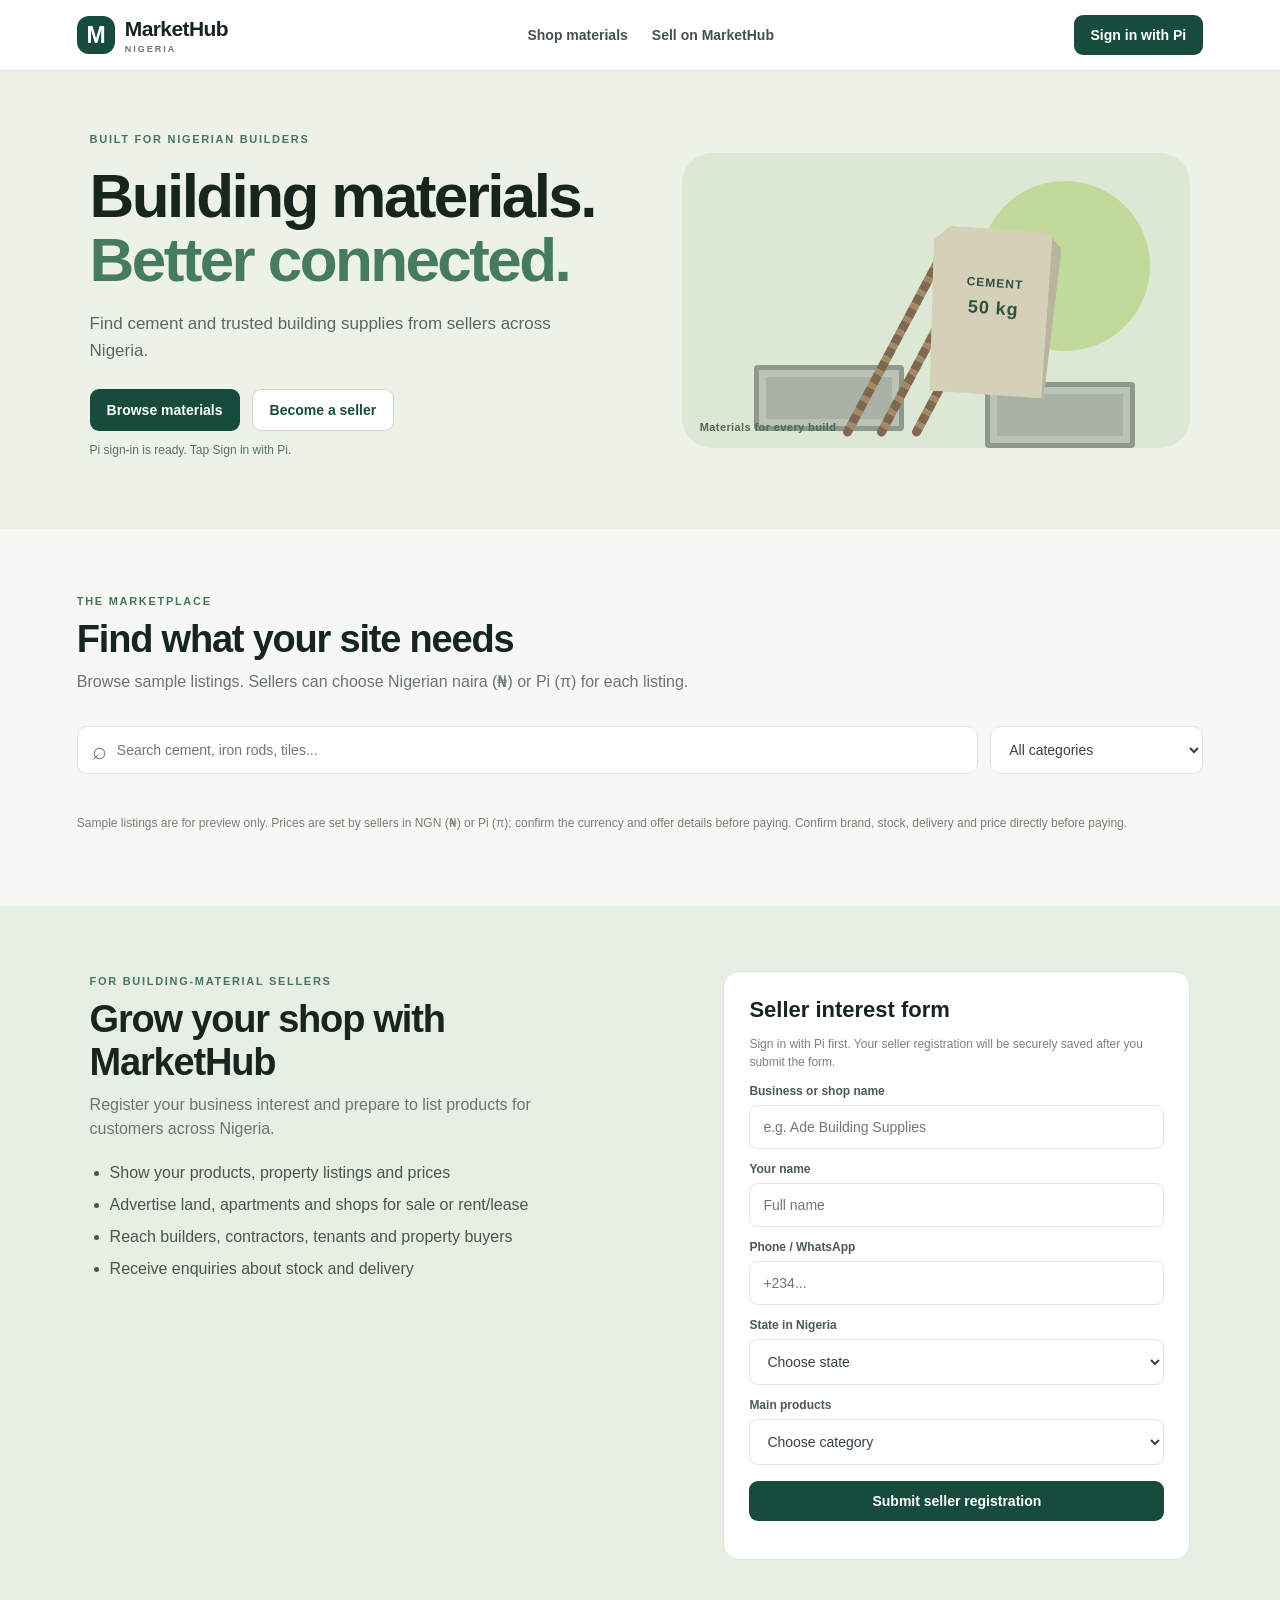
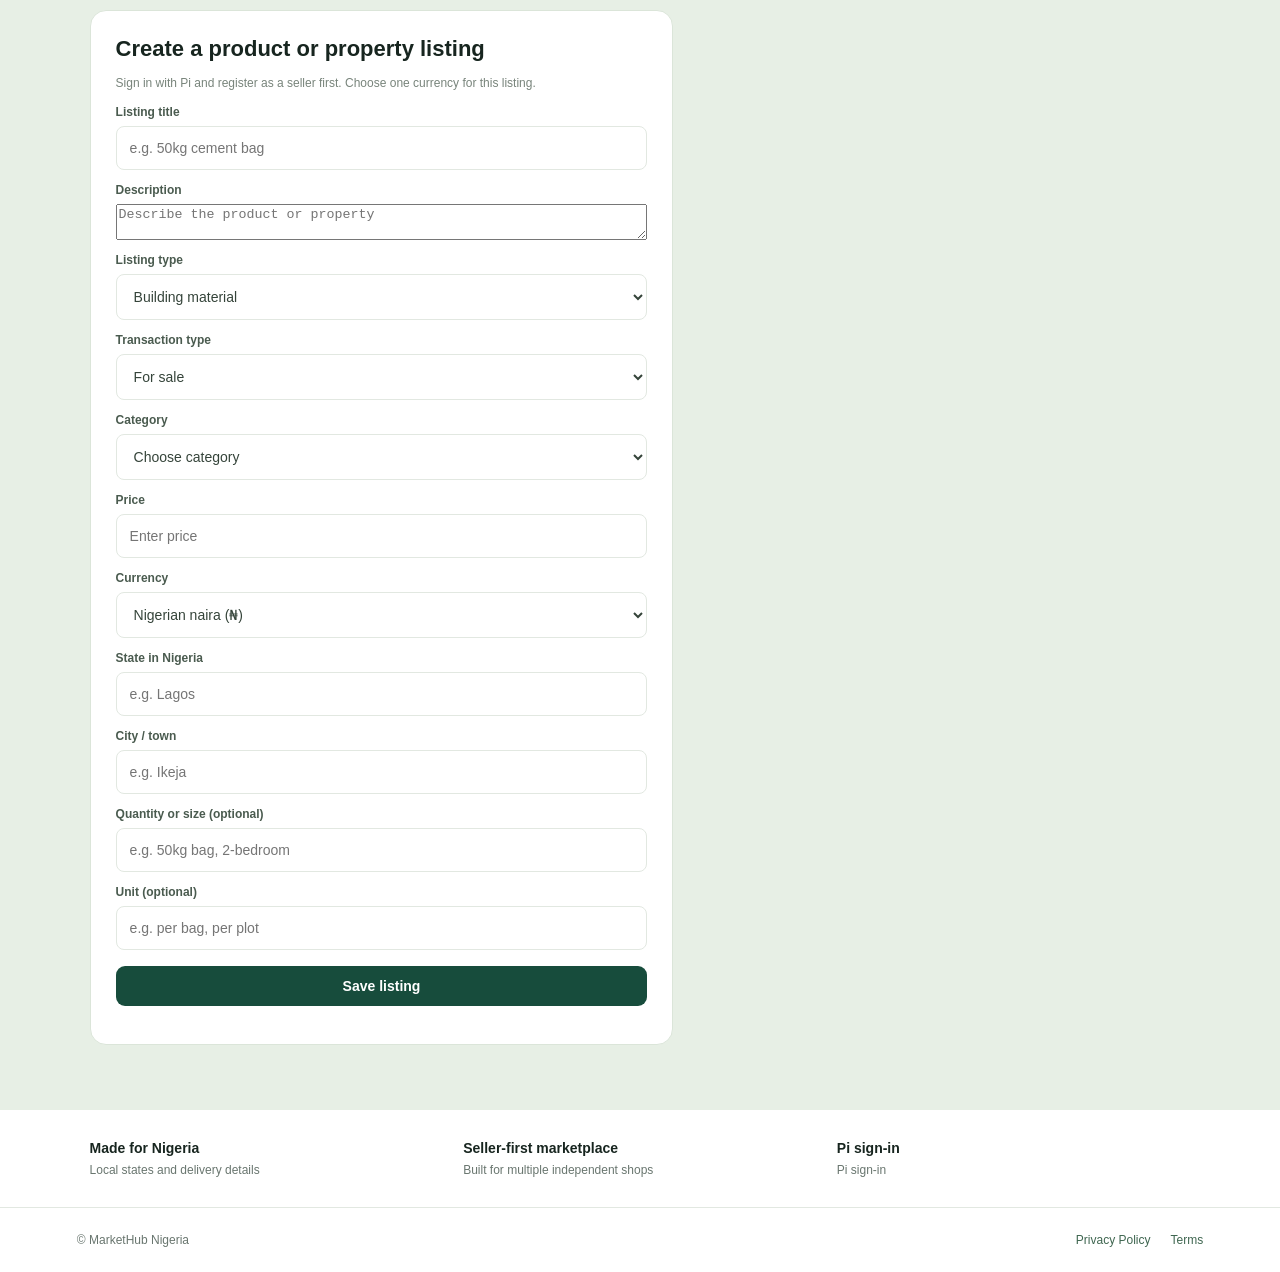
==== commit ca87301f: "Remove Pi SDK initialization to restore stable MarketHub sign-in" ====
--- a/index.html
+++ b/index.html
@@ -6,21 +6,6 @@
   <meta name="theme-color" content="#174c3c">
   <title>MarketHub Nigeria | Building Materials</title>
   <link rel="stylesheet" href="styles.css">
-  <script src="https://sdk.minepi.com/pi-sdk.js"></script>
-  <script>
-    window.marketHubPiSdkReady = false;
-    window.addEventListener('load', function () {
-      try {
-        if (window.Pi && typeof window.Pi.init === 'function') {
-          Promise.resolve(window.Pi.init({ version: '2.0' }))
-            .then(function () { window.marketHubPiSdkReady = true; })
-            .catch(function (error) { console.warn('Pi SDK init failed; OAuth fallback remains available.', error); });
-        }
-      } catch (error) {
-        console.warn('Pi SDK init failed; OAuth fallback remains available.', error);
-      }
-    });
-  </script>
 </head>
 <body>
   <header class="site-header">
@@ -78,9 +63,9 @@
         <button type="submit" class="primary-btn form-submit">Save listing</button><p id="listingMessage" class="form-message" aria-live="polite"></p>
       </form>
     </section>
-    <section class="trust-strip"><div><b>Made for Nigeria</b><span>Local states and delivery details</span></div><div><b>Seller-first marketplace</b><span>Built for multiple independent shops</span></div><div><b>Pi sign-in</b><span>Pi SDK enabled with OAuth fallback</span></div></section>
+    <section class="trust-strip"><div><b>Made for Nigeria</b><span>Local states and delivery details</span></div><div><b>Seller-first marketplace</b><span>Built for multiple independent shops</span></div><div><b>Pi sign-in</b><span>Pi sign-in</span></div></section>
   </main>
   <footer><span>© MarketHub Nigeria</span><div><a href="privacy.html">Privacy Policy</a><a href="terms.html">Terms</a></div></footer>
-  <script src="app.js?v=pi-sdk-enabled"></script>
+  <script src="app.js?v=oauth-restore"></script>
 </body>
 </html>
